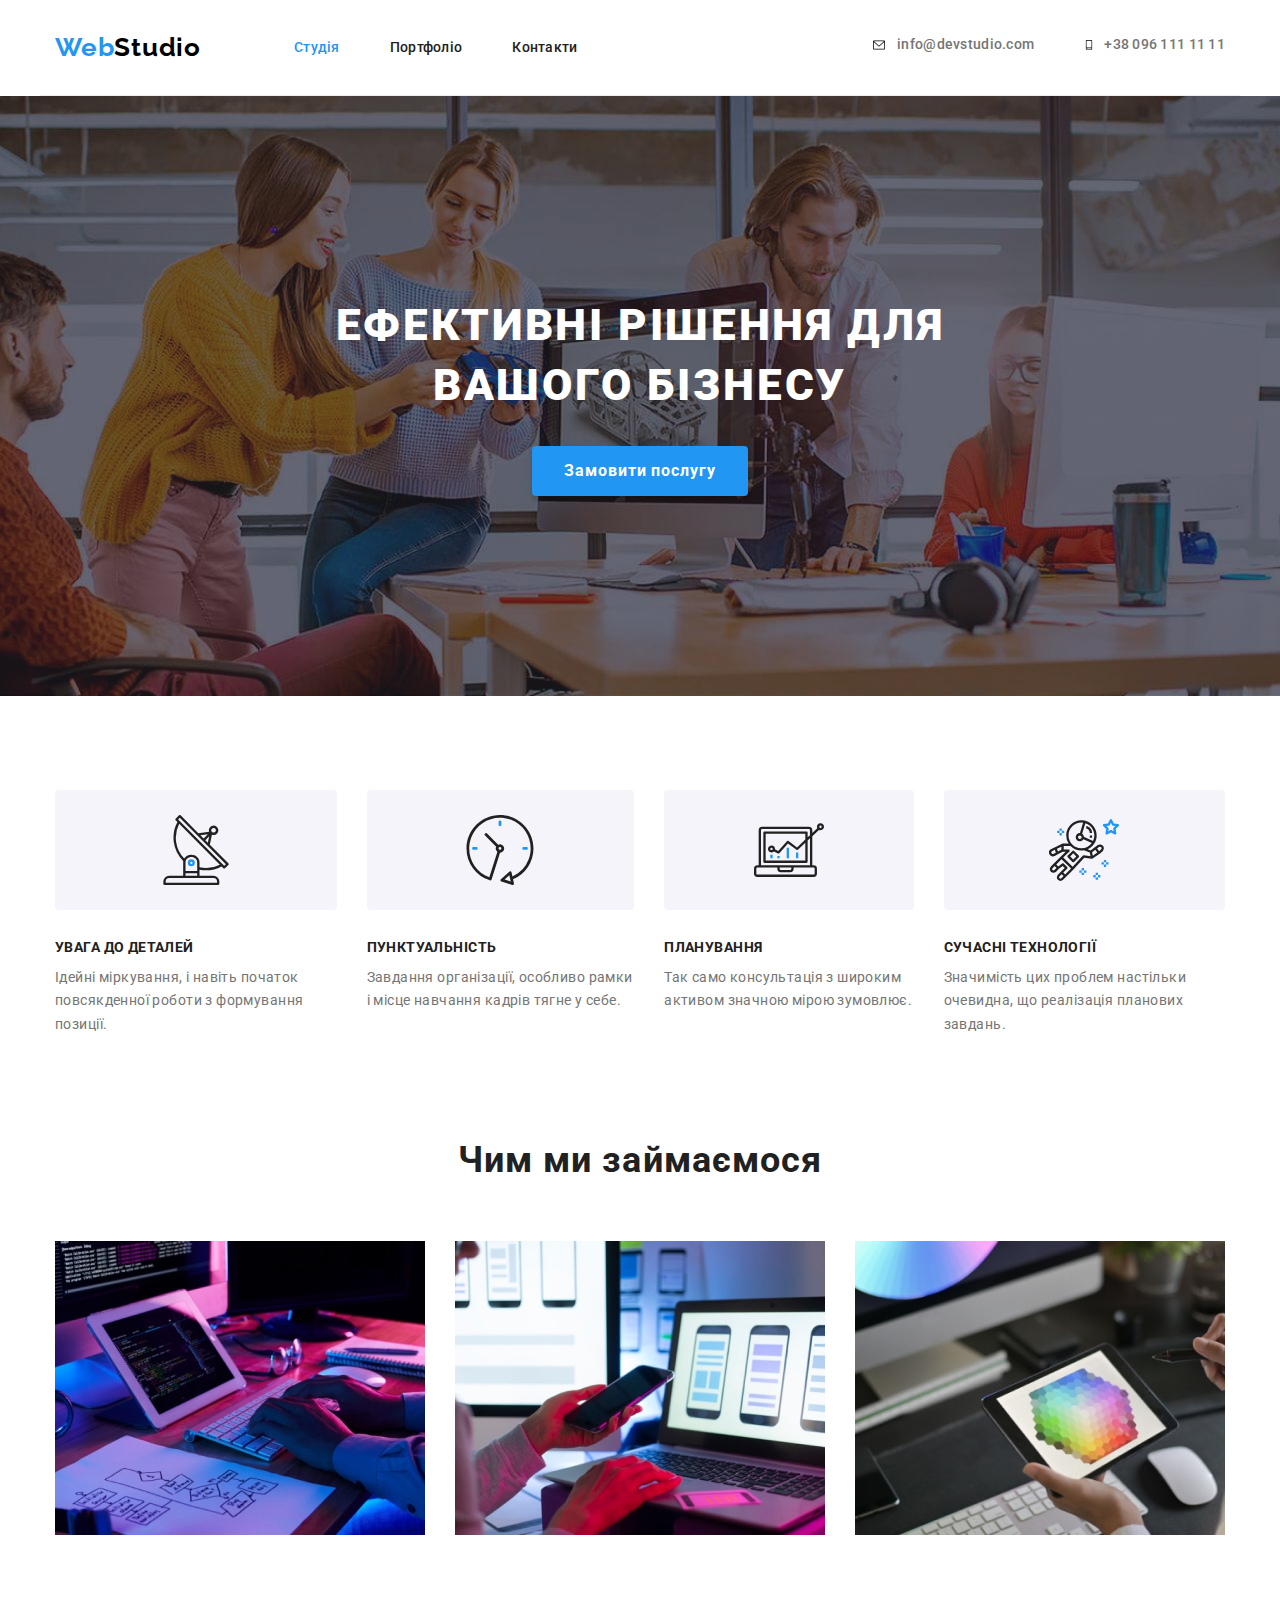
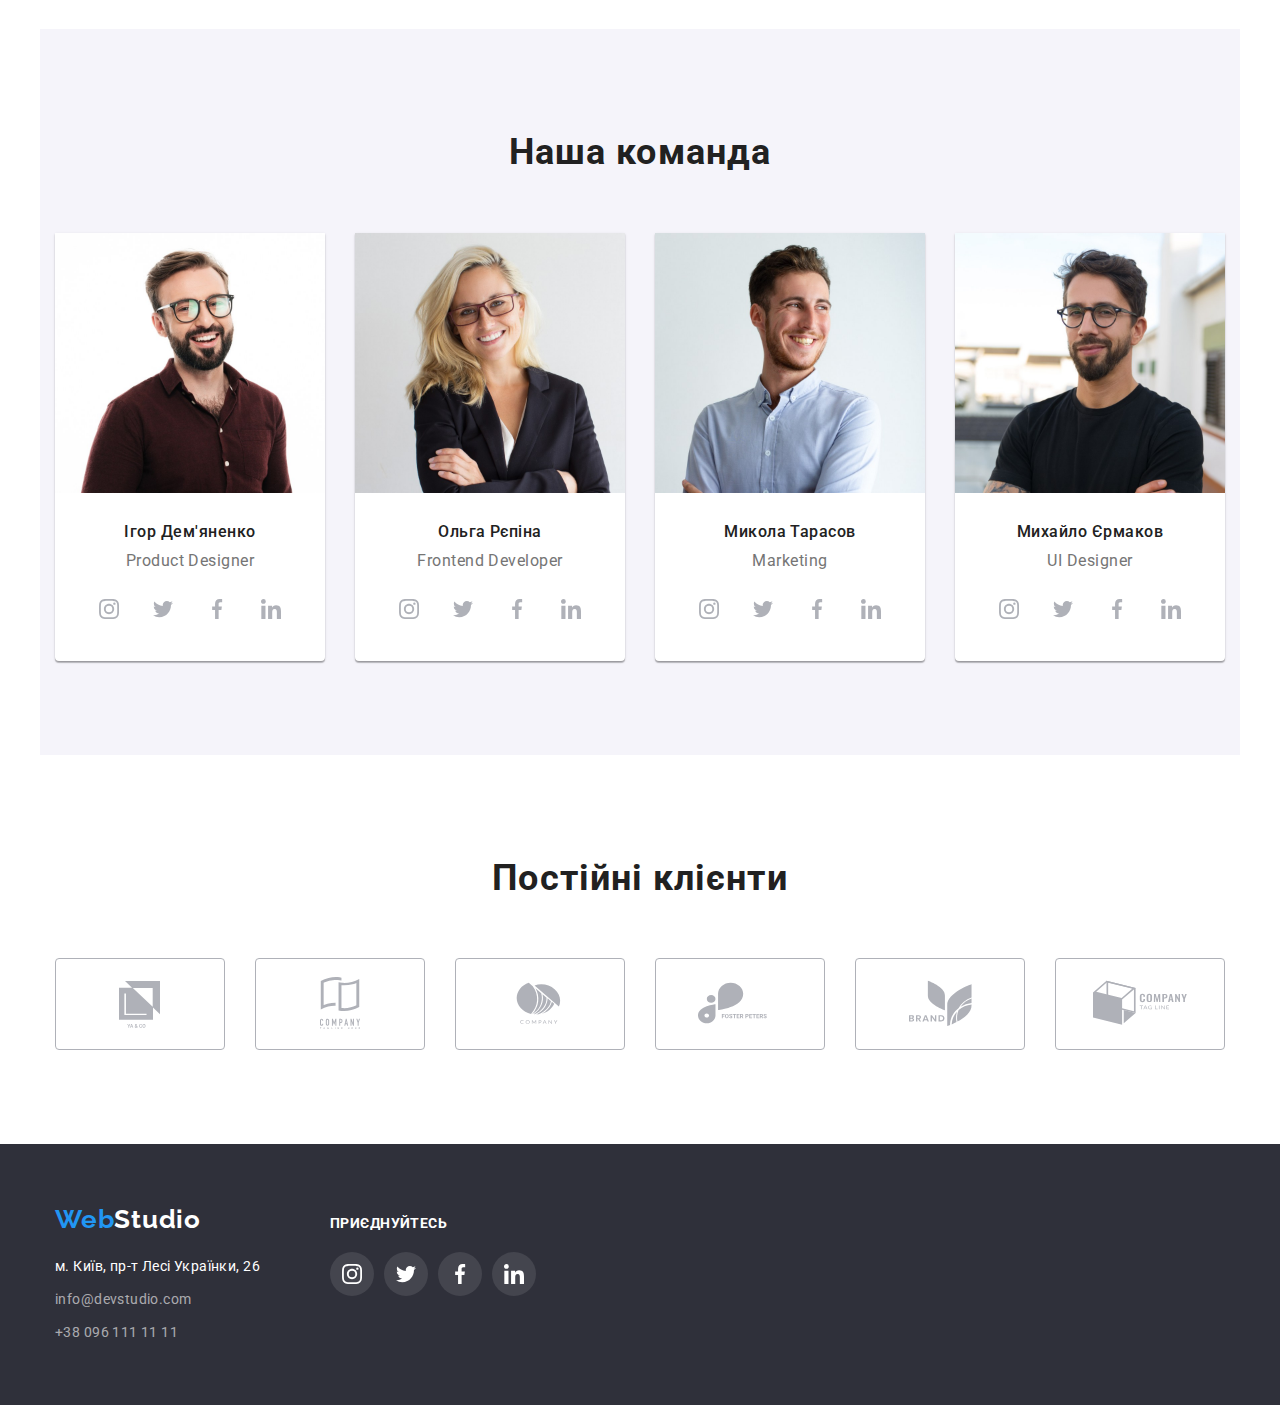
==== index.html @ 34f66d9a "hw4" ====
<!DOCTYPE html>
<html lang="en">
<head>
    <meta charset="UTF-8">
    <meta http-equiv="X-UA-Compatible" content="IE=edge">
    <meta name="viewport" content="width=device-width, initial-scale=1.0">
    <title>Студія</title>
    <link rel="stylesheet" href="https://cdn.jsdelivr.net/npm/modern-normalize@1.1.0/modern-normalize.min.css">
    <link href="css/style.css" rel="stylesheet">
    <link href="https://fonts.googleapis.com/css2?family=Raleway:wght@700&family=Roboto:wght@400;500;700;900&display=swap" rel="stylesheet">
</head>
<body>
    <header class="header">
        <div class="container page-header-container">
        
        <nav class="page-navigation">
            <a href="index.html" class="logo"><span class="logo-blue">Web</span>Studio</a>
            <ul class="header-nav-list">    
                <li><a class="nav active" href="index.html">Студія</a></li>
                <li><a class="nav" href="portfolio.html">Портфоліо</a></li>
                <li><a class="nav" href="">Контакти</a></li>
            </ul>
        </nav>
        <ul class="header-contacts">
            <li><a href="mailto:info@devstudio.com" class="dark-link header-link">
                    <svg width="16" height="12">
                        <use href="./images/sprite.svg#icon-envelope"></use>
                    </svg>
                    info@devstudio.com</a></li>
            <li><a href="tel:+380961111111" class="dark-link header-link">
                    <svg width="10" height="16">
                        <use href="./images/sprite.svg#icon-smartphone"></use>
                    </svg>
                    +38 096 111 11 11</a></li>
        </ul>
        </div>
    </header>

    <main>
        <section class="hero">
            <div class="container hero-container">
            <h1 class="title">Ефективні рішення для вашого бізнесу</h1>
            <button type="button" class="button-order">Замовити послугу</button>
        </div>
        </section>
        <section>
            <div class="container advantages-container">
            <h2 class="visually-hidden">Наші переваги</h2>
            <ul class="list-adv">
                <li class="adv-list-item">
                    <div class="adv-icon"><svg width="70" height="70">
                        <use href="./images/sprite.svg#icon-antenna"></use>
                    </svg></div>
                    <h3 class="advantages">УВАГА ДО ДЕТАЛЕЙ</h3>
                    <p class="adv-details">Ідейні міркування, i навіть початок повсякденної роботи з формування позиції.</p>
                </li>
                <li class="adv-list-item">
                    <div class="adv-icon"><svg width="70" height="70">
                            <use href="./images/sprite.svg#icon-clock"></use>
                        </svg></div>
                    <h3 class="advantages">ПУНКТУАЛЬНІСТЬ</h3>
                    <p class="adv-details">Завдання організації, особливо рамки i місце навчання кадрів тягне у себе.</p>
                </li>
                <li class="adv-list-item">
                    <div class="adv-icon"><svg width="70" height="70">
                            <use href="./images/sprite.svg#icon-diagram"></use>
                        </svg></div>
                    <h3 class="advantages">ПЛАНУВАННЯ</h3>
                    <p class="adv-details">Так само консультація з широким активом значною мірою зумовлює.</p>
                </li>
                <li class="adv-list-item">
                    <div class="adv-icon"><svg width="70" height="70">
                            <use href="./images/sprite.svg#icon-astronaut"></use>
                        </svg></div>
                    <h3 class="advantages">СУЧАСНІ ТЕХНОЛОГІЇ</h3>
                    <p class="adv-details">Значимість цих проблем настільки очевидна, що реалізація планових завдань.</p>
                </li>
            </ul>
            </div>
        </section>
        <section>
            <div class="container galery-container">
            <h2 class="subtitle">Чим ми займаємося</h2>
            <ul class="galery-list">
                <li><img src="images/1.jpg" alt="person is typing in ront of tablet" width="370"></li>
                <li><img src="images/2.jpg" alt="person is holding phone and using laptop" width="370"></li>
                <li><img src="images/3.jpg" alt="person is using tablet" width="370"></li>
            </ul>
            </div>
        </section>
        <section>
            <div class="container team-container">
            <h2 class="subtitle">Наша команда</h2>
            <ul class="team-list">
             <li>
                <div class="team-item-frame">
                <img src="images/ihor.jpg" alt="photo of Igor" width="270">
                    <div class="team-item-caption">
                        <h3 class="team-caption">Ігор Дем'яненко</h3>
                        <p class="team-details">Product Designer</p>
                        <ul class="team-social-list">
                            <li>
                                <a href="">
                                    <div class="team-social-item">
                                        <svg width="20" height="20" class="social-icon">
                                            <use href="./images/sprite.svg#icon-instagram"></use>
                                        </svg>
                                    </div>
                                </a>
                            </li>
                            <li>
                                <a href="">
                                    <div class="team-social-item">
                                        <svg width="20" height="20" class="social-icon">
                                            <use href="./images/sprite.svg#icon-twitter"></use>
                                        </svg>
                                    </div>
                                </a>
                            </li>
                            <li>
                                <a href="">
                                    <div class="team-social-item">
                                        <svg width="20" height="20" class="social-icon">
                                            <use href="./images/sprite.svg#icon-facebook"></use>
                                        </svg>
                                    </div>
                                </a>
                            </li>
                            <li>
                                <a href="">
                                    <div class="team-social-item">
                                        <svg width="20" height="20" class="social-icon">
                                            <use href="./images/sprite.svg#icon-linkedin"></use>
                                        </svg>
                                    </div>
                                </a>
                            </li>
                        </ul>
                    </div>
                </div>
            </li>
           
            <li>
                <div class="team-item-frame">
                <img src="images/olga.jpg" alt="photo of Olga" width="270">
                    <div class="team-item-caption">
                        <h3 class="team-caption">Ольга Рєпіна</h3>
                        <p class="team-details">Frontend Developer</p>
                        <ul class="team-social-list">
                            <li>
                                <a href="">
                                    <div class="team-social-item">
                                        <svg width="20" height="20" class="social-icon">
                                            <use href="./images/sprite.svg#icon-instagram"></use>
                                        </svg>
                                    </div>
                                </a>
                            </li>
                            <li>
                                <a href="">
                                    <div class="team-social-item">
                                        <svg width="20" height="20" class="social-icon">
                                            <use href="./images/sprite.svg#icon-twitter"></use>
                                        </svg>
                                    </div>
                                </a>
                            </li>
                            <li>
                                <a href="">
                                    <div class="team-social-item">
                                        <svg width="20" height="20" class="social-icon">
                                            <use href="./images/sprite.svg#icon-facebook"></use>
                                        </svg>
                                    </div>
                                </a>
                            </li>
                            <li>
                                <a href="">
                                    <div class="team-social-item">
                                        <svg width="20" height="20" class="social-icon">
                                            <use href="./images/sprite.svg#icon-linkedin"></use>
                                        </svg>
                                    </div>
                                </a>
                            </li>
                        </ul>
                    </div>   
                </div>
            </li>
            <li>
                <div class="team-item-frame">
                <img src="images/mykola.jpg" alt="photo of Mykola" width="270">
                    <div class="team-item-caption">
                        <h3 class="team-caption">Микола Тарасов</h3>
                        <p class="team-details">Marketing</p>
                        <ul class="team-social-list">
                            <li>
                                <a href="">
                                    <div class="team-social-item">
                                        <svg width="20" height="20" class="social-icon">
                                            <use href="./images/sprite.svg#icon-instagram"></use>
                                        </svg>
                                    </div>
                                </a>
                            </li>
                            <li>
                                <a href="">
                                    <div class="team-social-item">
                                        <svg width="20" height="20" class="social-icon">
                                            <use href="./images/sprite.svg#icon-twitter"></use>
                                        </svg>
                                    </div>
                                </a>
                            </li>
                            <li>
                                <a href="">
                                    <div class="team-social-item">
                                        <svg width="20" height="20" class="social-icon">
                                            <use href="./images/sprite.svg#icon-facebook"></use>
                                        </svg>
                                    </div>
                                </a>
                            </li>
                            <li>
                                <a href="">
                                    <div class="team-social-item">
                                        <svg width="20" height="20" class="social-icon">
                                            <use href="./images/sprite.svg#icon-linkedin"></use>
                                        </svg>
                                    </div>
                                </a>
                            </li>
                        </ul>
                    </div>
                </div>
            </li>
            <li>
                <div class="team-item-frame">
                <img src="images/myhailo.jpg" alt="photo of Myhailo" width="270">
                    <div class="team-item-caption">
                        <h3 class="team-caption">Михайло Єрмаков</h3>
                        <p class="team-details">UI Designer</p>
                        <ul class="team-social-list">
                            <li>
                                <a href="">
                                    <div class="team-social-item">
                                        <svg width="20" height="20" class="social-icon">
                                            <use href="./images/sprite.svg#icon-instagram"></use>
                                        </svg>
                                    </div>
                                </a>
                            </li>
                            <li>
                                <a href="">
                                    <div class="team-social-item">
                                        <svg width="20" height="20" class="social-icon">
                                            <use href="./images/sprite.svg#icon-twitter"></use>
                                        </svg>
                                    </div>
                                </a>
                            </li>
                            <li>
                                <a href="">
                                    <div class="team-social-item">
                                        <svg width="20" height="20" class="social-icon">
                                            <use href="./images/sprite.svg#icon-facebook"></use>
                                        </svg>
                                    </div>
                                </a>
                            </li>
                            <li>
                                <a href="">
                                    <div class="team-social-item">
                                        <svg width="20" height="20" class="social-icon">
                                            <use href="./images/sprite.svg#icon-linkedin"></use>
                                        </svg>
                                    </div>
                                </a>
                            </li>
                        </ul>
                    </div>
                </div>
            </li>
            </ul>
            </div>

        </section>
        <section>
            <div class="container clients-container">
                <h2 class="subtitle">Постійні клієнти</h2>
                <ul class="clients-list">
                    <li>
                        <a href="">
                            <div class="clients-list-item">
                            <svg width="106"  class="clients-icon">
                                <use href="./images/sprite.svg#ya-and-co"></use>
                            </svg>
                            </div>
                        </a>
                    </li>
                    <li>
                        <a href="">
                            <div class="clients-list-item">
                            <svg width="106" class="clients-icon">
                                <use href="./images/sprite.svg#company-tagline-here"></use>
                            </svg>
                            </div>
                        </a>
                    </li>
                    <li>
                        <a href="">
                            <div class="clients-list-item">
                            <svg width="106" class="clients-icon">
                                <use href="./images/sprite.svg#company"></use>
                            </svg>
                            </div>
                        </a>
                    </li>
                    <li>
                        <a href="">
                            <div class="clients-list-item">
                            <svg width="106" class="clients-icon">
                                <use href="./images/sprite.svg#foster-peters"></use>
                            </svg>
                            </div>
                        </a>
                    </li>
                    <li>
                        <a href="">
                            <div class="clients-list-item">
                            <svg width="106" class="clients-icon">
                                <use href="./images/sprite.svg#brand"></use>
                            </svg>
                            </div>
                        </a>
                    </li>
                    <li>
                        <a href="">
                            <div class="clients-list-item">
                            <svg width="106" class="clients-icon">
                                <use href="./images/sprite.svg#company-tagline"></use>
                            </svg>
                            </div>
                        </a>
                    </li>
                </ul>
            </div>
        </section>
    </main>

    <footer class="dark-bg">
        <div class="container footer-container">
        <div>
        <a href="index.html" class="logo-footer"><span class="logo-blue">Web</span>Studio</a>
        <address><ul class="footer-list">  
            <li><a class="light-link" href="https://goo.gl/maps/ranLHv5eWYowAb9i6" target="_blank"  rel="noopener noreferrer" >м. Київ, пр-т Лесі Українки, 26 </a></li>
            <li><a class="light-link footer-contacts" href="mailto:info@devstudio.com">info@devstudio.com</a></li>
            <li><a class="light-link footer-contacts" href="tel:+380961111111">+38 096 111 11 11</a></li>
        </ul></address>
        </div>
        <div class="footer-social-links">
        <p class="footer-social-links-headline">приєднуйтесь</p>
        <ul class="footer-social-list">
            <li>
                <a href="">
                    <div class="footer-social-item">
                        <svg width="20" height="20" class="footer-social-icon">
                            <use href="./images/sprite.svg#icon-instagram"></use>
                        </svg>
                    </div>
                </a>
            </li>
            <li>
                <a href="">
                    <div class="footer-social-item">
                        <svg width="20" height="20" class="footer-social-icon">
                            <use href="./images/sprite.svg#icon-twitter"></use>
                        </svg>
                    </div>
                </a>
            </li>
            <li>
                <a href="">
                    <div class="footer-social-item">
                        <svg width="20" height="20" class="footer-social-icon">
                            <use href="./images/sprite.svg#icon-facebook"></use>
                        </svg>
                    </div>
                </a>
            </li>
            <li>
                <a href="">
                    <div class="footer-social-item">
                        <svg width="20" height="20" class="footer-social-icon">
                            <use href="./images/sprite.svg#icon-linkedin"></use>
                        </svg>
                    </div>
                </a>
            </li>
        </ul>
        </div>
        </div>
    </footer>

</body>
</html>
---- css/style.css ----
:root{
    --brand-color: #2196F3;
    --main-text-color: #212121;
    --dark-bg: #2F303A;
    --white-color: #FFFFFF;
    --grey-text-color: #757575;
}
h1,
h2,
h3,
h4,
h5,
h6,
p {
  margin-top: 0;
  margin-bottom: 0;
}

ul,
ol {
  list-style: none;
  margin-top: 0;
  margin-bottom: 0;
  padding-left: 0;
}

img {
  display: block;
}

body{
    font-family: Roboto, Raleway, sans-serif;
    background-color: var(--white-color);
    color: var(--main-text-color);
}
.container{
    width: 1200px;
    margin-left: auto;
    margin-right: auto;
    padding-left: 15px;
    padding-right: 15px;
}
.visually-hidden {
    position: absolute;
    width: 1px;
    height: 1px;
    margin: -1px;
    border: 0;
    padding: 0;
    white-space: nowrap;
    clip-path: inset(100%);
    clip: rect(0 0 0 0);
    overflow: hidden;
}

/* ----------------------------logo--------------------------------- */
.logo{
    font-family: Raleway;
    font-size: 26px;
    font-weight: 700;
    text-decoration: none;
    color: #000000;
    line-height: 1.19;
    letter-spacing: 0.03em;
}
.logo-blue{
    color: var(--brand-color);
}
/* ------------------------navigation------------------------------- */
.nav{
    text-decoration: none;
    color: inherit;
    text-decoration: none;
    font-size: 14px;
    font-weight: 500;
    line-height: 1.14;
    letter-spacing: 0.02em;
}
.nav:active{
    color: var(--brand-color);
}
/* -----------------------------links-------------------------------- */
.dark-link{
    color: var(--grey-text-color);
    text-decoration: none;
    font-size: 14px;
    font-weight: 500;
    line-height: 1.14;
    letter-spacing: 0.02em;
    display: inline;
}
.light-link{
    color: var(--white-color);
    text-decoration: none;
    font-size: 14px;
    font-weight: 400;
    line-height: 1.71;
    letter-spacing: 0.03em;
    font-style: normal;
}
.dark-link:hover,
.dark-link:focus,
.light-link:hover,
.light-link:focus,
.nav:hover,
.nav:focus,
.nav:active{
    color: var(--brand-color);
}
.footer-contacts{
    color: #FFFFFF99;
}
/* ----------------------------buttons--------------------------------- */


.filter-buttons:active,
.filter-buttons:hover,
.filter-buttons:focus{
    background-color: var(--brand-color);
    color: var(--white-color);
    cursor: pointer;
    box-shadow: 0px 3px 1px rgba(0, 0, 0, 0.1), 0px 1px 2px rgba(0, 0, 0, 0.08), 0px 2px 2px rgba(0, 0, 0, 0.12);
}
.button-order{
    width: 216px;
    height: 50px;
    background: var(--brand-color);
    box-shadow: 0px 4px 4px rgba(0, 0, 0, 0.15);
    border-radius: 4px;
    font-weight: 700;
    font-size: 16px;
    line-height: 1.87;
    font-family: inherit;
    font-style: normal;
    text-align: center;
    letter-spacing: 0.06em;
    border: none;
    color: var(--white-color);
}
.button-order:active,
.button-order:hover,
.button-order:focus{
    background-color: #188CE8;
}
/* ------------------------pictures with caption------------------------- */
.examples-item-caption {
    padding: 20px 24px;
    /* padding-top: 20px;
    padding-bottom: 20px;
    padding-left: 24px;
    padding-right: 24px; */
    background: #FFFFFF;
    border: 1px solid #EEEEEE;
    border-top: none;
}
.pic-caption{
    /* font-family: inherit; */
    font-weight: 700;
    font-size: 18px;
    line-height: 2;
    letter-spacing: 0.06em;
}
.pic-details{
    font-size: 16px;
    line-height: 1.87;
    letter-spacing: 0.03em;
    color: var(--grey-text-color);
}

/* ------------------------------- list styles-------------------------------- */

.list-inline{
    list-style: none;
    display: inline;
    margin-right: 5px;
}
/* ------------------------text boxes--------------------- */
.title{
    font-weight: 900;
    font-size: 44px;
    line-height: 1.36;
    text-align: center;
    letter-spacing: 0.06em;
    text-transform: uppercase;
    color: var(--white-color);
    margin-left: auto;
    margin-right: auto;
    width: 696px;
}

.advantages{
    font-weight: 700;
    font-size: 14px;
    line-height: 1.14;
    letter-spacing: 0.03em;
    text-transform: uppercase;
    margin-top: 30px;
    margin-bottom: 10px;
}
.adv-details{
    font-size: 14px;
    line-height: 1.71;
    letter-spacing: 0.03em;
    color: var(--grey-text-color);
}
.subtitle{
    font-weight: 700;
    font-size: 36px;
    line-height: 1.66;
    text-align: center;
    letter-spacing: 0.03em;
}
/* --------------------------other---------------------- */
.active{
    color: var(--brand-color);
}

/* -------------------------HEADER------------------------- */
.header{
    background: #FFFFFF;
}
.page-header-container{
    padding-top: 32px;
    padding-bottom: 32px;
    display: flex;
    align-items: center;
    justify-content: space-between;
    border-bottom: 1px solid #ECECEC;
}
.page-navigation {
    display: flex;
    align-items: center;
    column-gap: 93px;
}
.header-contacts{
    display: flex;
    column-gap: 50px;
    
}
.header-nav-list{
    display: flex;
    column-gap: 50px;
}
.header-link{
    display: inline-flex;
    align-items: center;
    column-gap: 10px;
}
.header-link:hover svg{
    fill: var(--brand-color);
}
/* -------------HERO----------- */
.hero{
    background-image: linear-gradient(rgba(47, 48, 58, 0.4), rgba(47, 48, 58, 0.4)), url(../images/hero-bg.jpg);
    background-repeat: no-repeat;
    background-position: 50% 50%;
    background-size: 1600px 600px;
}
.hero-container{
    display: flex;
    flex-direction: column;
    align-items: center;
    padding-top: 200px;
    padding-bottom: 200px;
    row-gap: 30px;
}
/* -------переваги----- */
.advantages-container{
    padding-top: 94px;
    padding-bottom: 47px;
    /* background-color: #F5F5F5; */
}
.list-adv {
    display: flex;
    column-gap: 30px;
    /* list-style: none; */
    /* flex-flow: row; */
    /* justify-content: space-between; */
}
.adv-list-item{
    flex-basis: calc((100%-90px)/4);
}
.adv-icon{
    background-color: #F5F4FA;
    border-radius: 4px;
    width: 100%;
    height: 120px;
    display: inline-flex;
    align-items: center;
    justify-content: center;
}
/* --------галерея: чим займаємось------- */
.galery-container{
    padding-top: 47px;
    padding-bottom: 94px;
    /* background-color: #F5F5F5; */
}
.galery-list {
    display: flex;
    /* flex-flow: row wrap; */
    /* justify-content: space-between; */
    column-gap: 30px;
    margin-top: 50px
}
/* --------наша команда------- */
.team-caption {
    font-weight: 500;
    font-size: 16px;
    line-height: 1.18;
    text-align: center;
    letter-spacing: 0.03em;
    /* padding-top: 30px;
    padding-bottom: 10px; */
}

.team-details {
    font-weight: 400;
    font-size: 16px;
    line-height: 1.18;
    /* identical to box height */
    text-align: center;
    letter-spacing: 0.03em;
    color: var(--grey-text-color);
    margin-top: 10px;
    /* padding-bottom: 30px; */
}

.social-icon {
    fill: #AFB1B8;
}

.team-social-item:hover,
.team-social-item:focus {
    background-color: var(--brand-color);
}

.team-social-item:hover .social-icon,
.team-social-item:focus .social-icon {
    fill: var(--white-color);
}
.team-item-caption {
    display: flex;
    flex-direction: column;
    padding-top: 30px;
    padding-bottom: 30px;
}

.team-container{
    padding-top: 94px;
    padding-bottom: 94px;
    background-color: #F5F4FA;
}
.team-list{
    padding-top: 50px;
    display: flex;
    column-gap: 30px;
}
.team-item-frame{
    background: #FFFFFF;
    box-shadow: 0px 1px 3px rgba(0, 0, 0, 0.12), 0px 1px 1px rgba(0, 0, 0, 0.14), 0px 2px 1px rgba(0, 0, 0, 0.2);
    border-radius: 0px 0px 4px 4px;
}
.team-social-list{
    display: flex;
    justify-content: center;
    column-gap: 10px;
    margin-top: 16px;
}
.team-social-item{
    width: 44px;
    height: 44px;
    display: flex;
    align-items: center;
    justify-content: center;
    border-radius: 50%;
}
/* ----------постійні клієнти------------- */
.clients-container{
    padding-top: 94px;
    padding-bottom: 94px;
    display: flex;
    flex-direction: column;
    row-gap: 50px;
}
.clients-list{
    display: flex;
    column-gap: 30px;
    justify-content: center;

}
.clients-list-item{
    width: 170px;
    height: 92px;
    border: 1px solid #AFB1B8;
    border-radius: 4px;
    display: flex;
    align-items: center;
    justify-content: center;
}
.clients-icon{
   fill: #AFB1B8;
}
.clients-list-item:hover,
.clients-list-item:focus{
    border-color: var(--brand-color);
}
.clients-list-item:hover .clients-icon,
.clients-list-item:focus .clients-icon{
    fill: var(--brand-color);
}
.footer-social-item {
    width: 44px;
    height: 44px;
    display: flex;
    align-items: center;
    justify-content: center;
    border-radius: 50%;
    background-color: rgba(255, 255, 255, 0.1);;
}
.footer-social-icon{
    fill: var(--white-color)
}
/* -----------------FOOTER---------------- */
.dark-bg {
    background-color: var(--dark-bg);
}
.footer-container{
    padding-top: 60px;
    padding-bottom: 60px;
    display: flex;
}
.logo-footer {
    font-family: Raleway;
    font-size: 26px;
    font-weight: 700;
    text-decoration: none;
    line-height: 1.19;
    color: var(--white-color);
    letter-spacing: 0.03em;
}
.footer-list{
    display: flex;
    flex-direction: column;
    row-gap: 9px;
    margin-top: 20px;
}
.footer-social-links{
    display: flex;
    flex-direction: column;
    margin-left: 70px;
    margin-top: 12px;
}
.footer-social-links-headline{
    font-weight: 700;
    font-size: 14px;
    line-height: 1.14;
    letter-spacing: 0.03em;
    text-transform: uppercase;
    color: #FFFFFF;
}
.footer-social-list {
    display: flex;
    justify-content: center;
    column-gap: 10px;
    margin-top: 20px;
}
.footer-social-item:hover,
.footer-social-item:focus {
    background-color: var(--brand-color);
}
/* ----------приклади робіт---------- */
.examples-container{
    padding-top: 94px;
    padding-bottom: 94px;
    background-color: var(--white-color);
    display: flex;
    flex-direction: column;
    /* justify-content: center; */
}
.filter-buttons-list{
    margin: 0 auto;
    display: flex;
    column-gap: 8px;
    
}
.filter-buttons {
    background-color: #F5F4FA;
    color: inherit;
    font-family: inherit;
    font-style: normal;
    font-weight: 500;
    font-size: 16px;
    line-height: 1.62;
    text-align: center;
    letter-spacing: 0.03em;
    border: none;
    border-radius: 4px;
    padding: 6px 22px;
    min-width: 73px;
}
.examples-list{
    display: flex;
    flex-wrap: wrap;
    gap: 30px;
    padding-top: 50px;
}
/* .examples-list-item{
    
} */
.examples-list-item:hover,
.examples-list-item:focus{
    box-shadow: 0px 1px 1px rgba(0, 0, 0, 0.12), 0px 4px 4px rgba(0, 0, 0, 0.06), 1px 4px 6px rgba(0, 0, 0, 0.16);
}
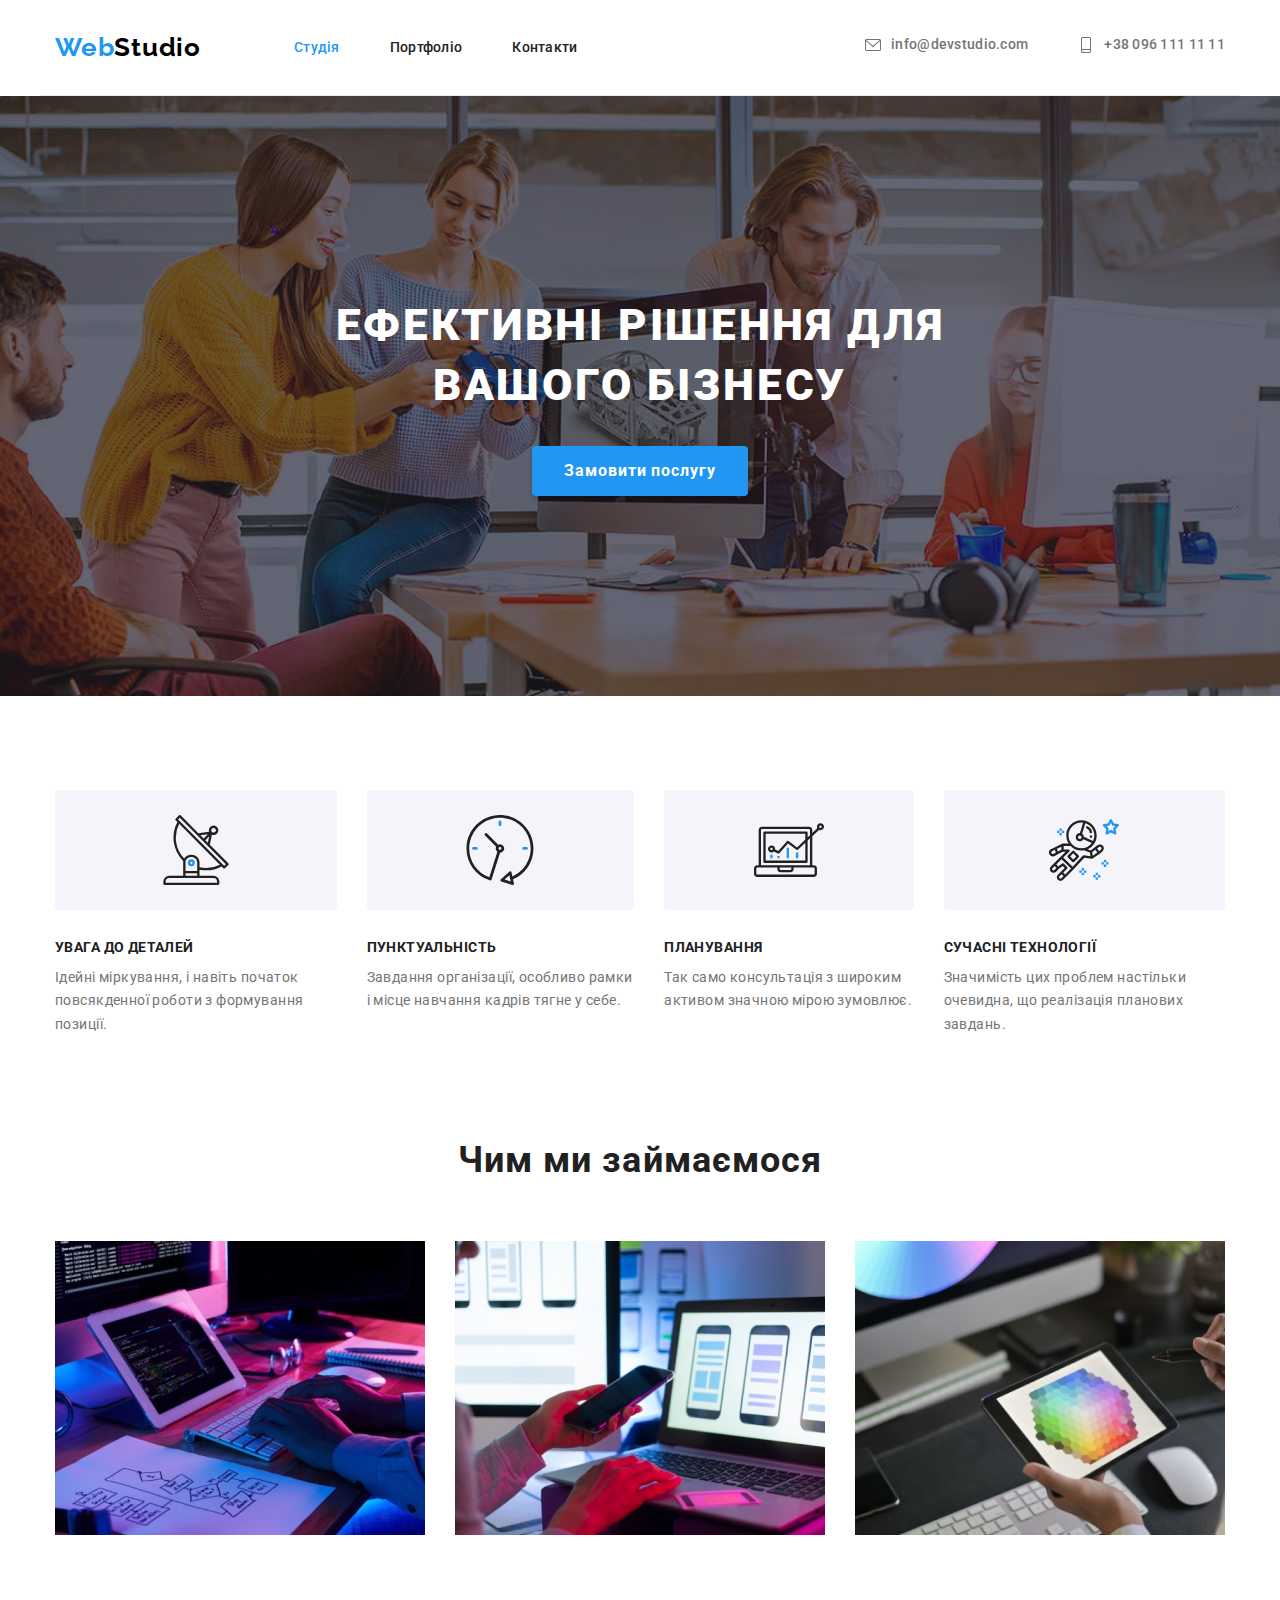
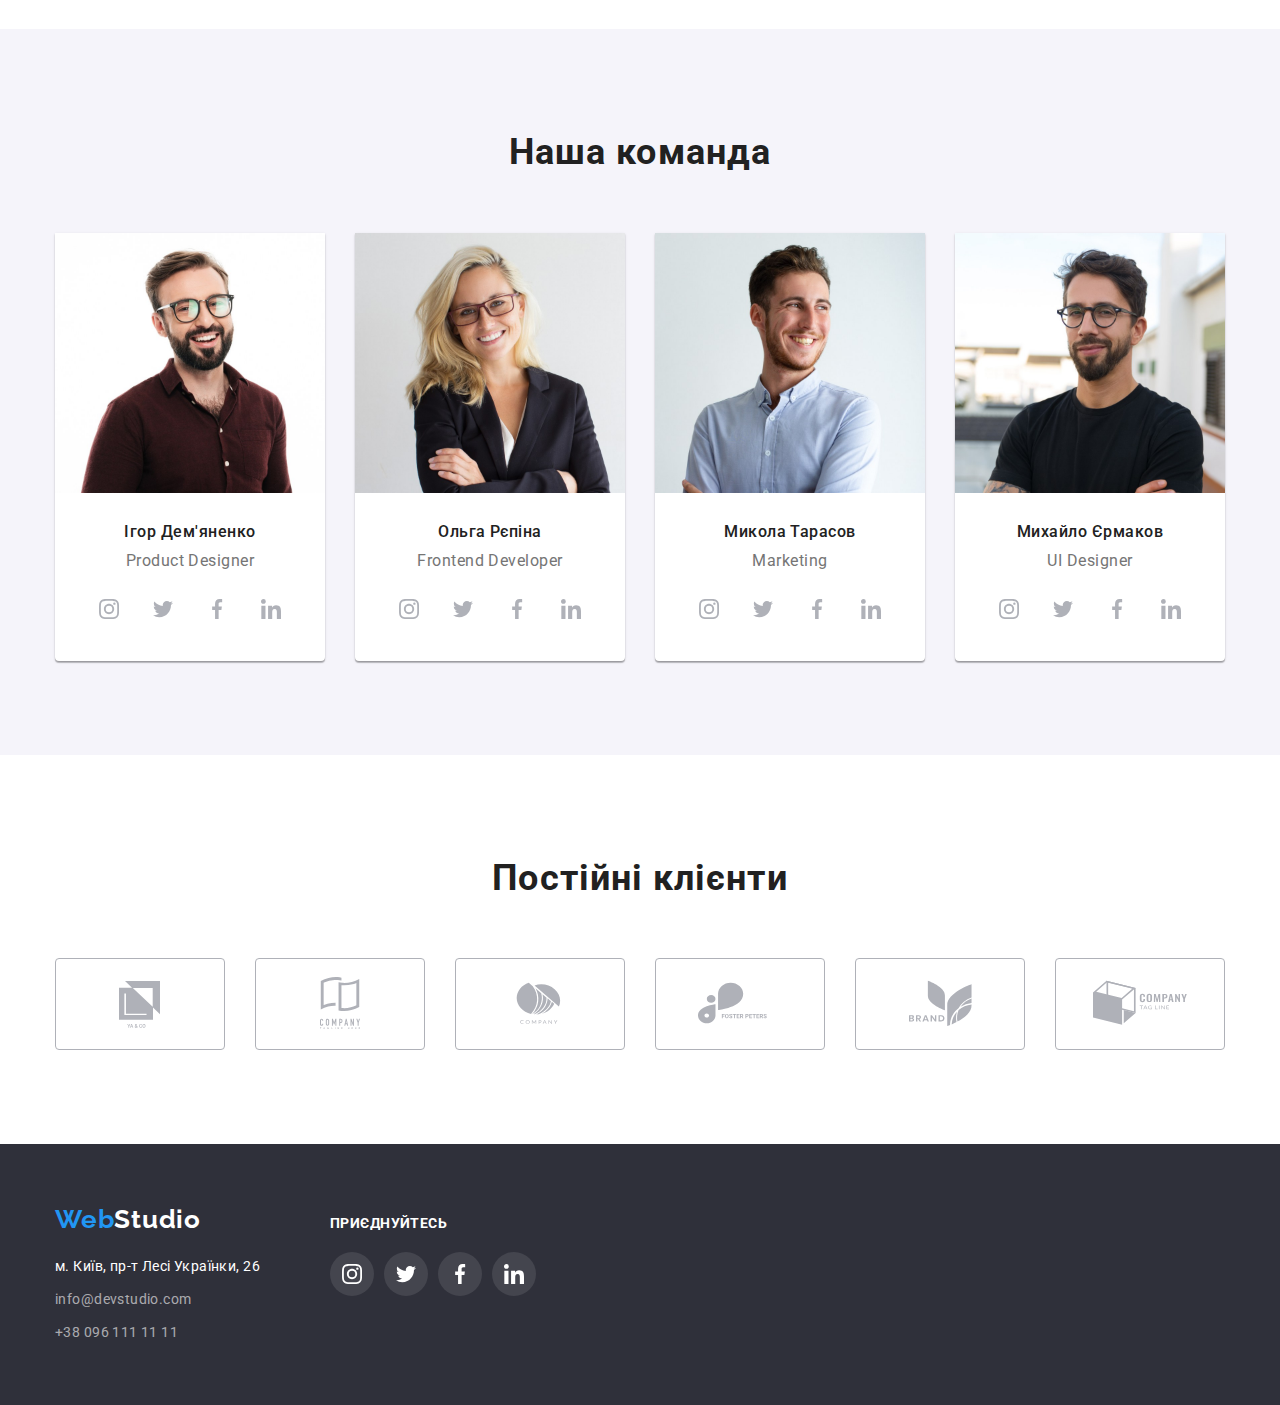
==== commit 877ca7ae: "corrections" ====
--- a/index.html
+++ b/index.html
@@ -23,12 +23,12 @@
         </nav>
         <ul class="header-contacts">
             <li><a href="mailto:info@devstudio.com" class="dark-link header-link">
-                    <svg width="16" height="12">
+                    <svg class="header-contact-icon" width="16" height="16">
                         <use href="./images/sprite.svg#icon-envelope"></use>
                     </svg>
                     info@devstudio.com</a></li>
             <li><a href="tel:+380961111111" class="dark-link header-link">
-                    <svg width="10" height="16">
+                    <svg class="header-contact-icon" width="16" height="16">
                         <use href="./images/sprite.svg#icon-smartphone"></use>
                     </svg>
                     +38 096 111 11 11</a></li>
@@ -88,7 +88,7 @@
             </ul>
             </div>
         </section>
-        <section>
+        <section class="team">
             <div class="container team-container">
             <h2 class="subtitle">Наша команда</h2>
             <ul class="team-list">
--- a/css/style.css
+++ b/css/style.css
@@ -249,6 +249,9 @@
 .header-link:hover svg{
     fill: var(--brand-color);
 }
+.header-contact-icon{
+    fill: #757575;
+}
 /* -------------HERO----------- */
 .hero{
     background-image: linear-gradient(rgba(47, 48, 58, 0.4), rgba(47, 48, 58, 0.4)), url(../images/hero-bg.jpg);
@@ -344,11 +347,13 @@
     padding-top: 30px;
     padding-bottom: 30px;
 }
-
+.team{
+    background-color: #F5F4FA;
+}
 .team-container{
     padding-top: 94px;
     padding-bottom: 94px;
-    background-color: #F5F4FA;
+    
 }
 .team-list{
     padding-top: 50px;
@@ -396,6 +401,7 @@
     display: flex;
     align-items: center;
     justify-content: center;
+    overflow: hidden;
 }
 .clients-icon{
    fill: #AFB1B8;
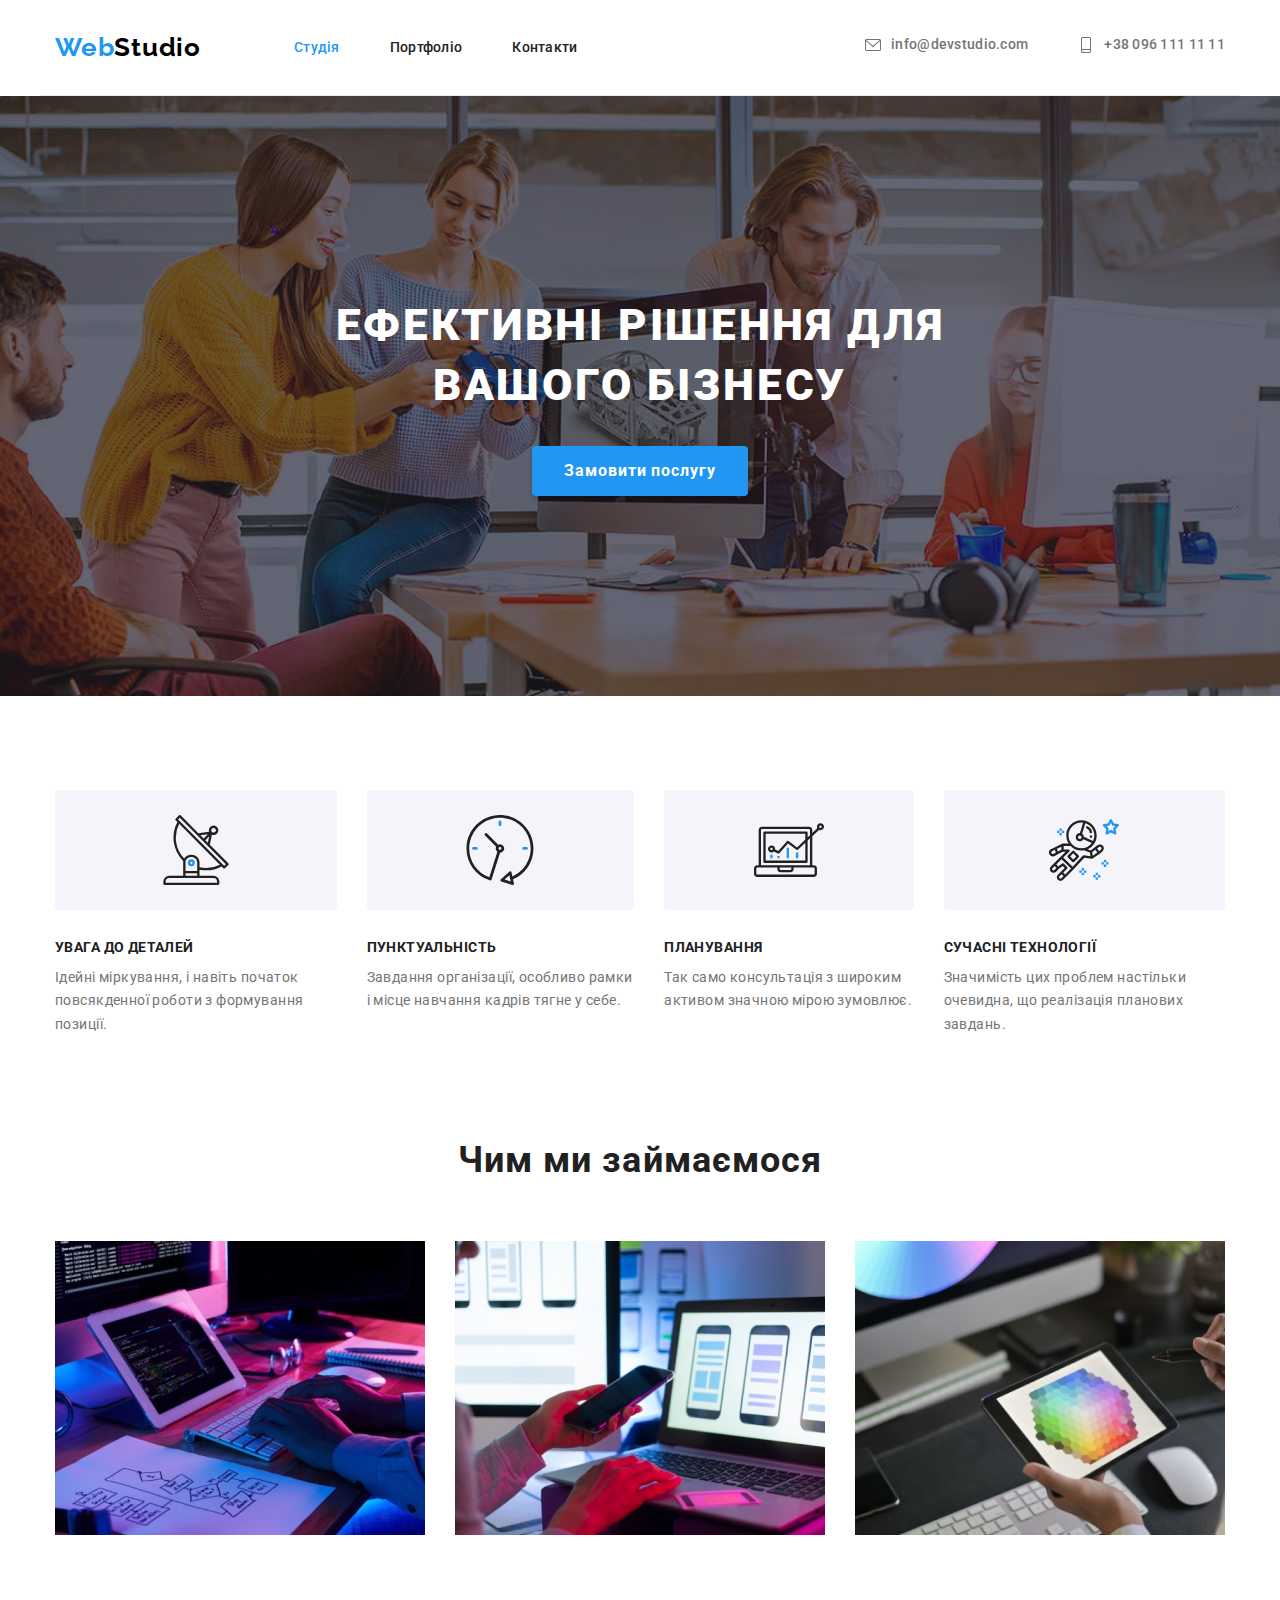
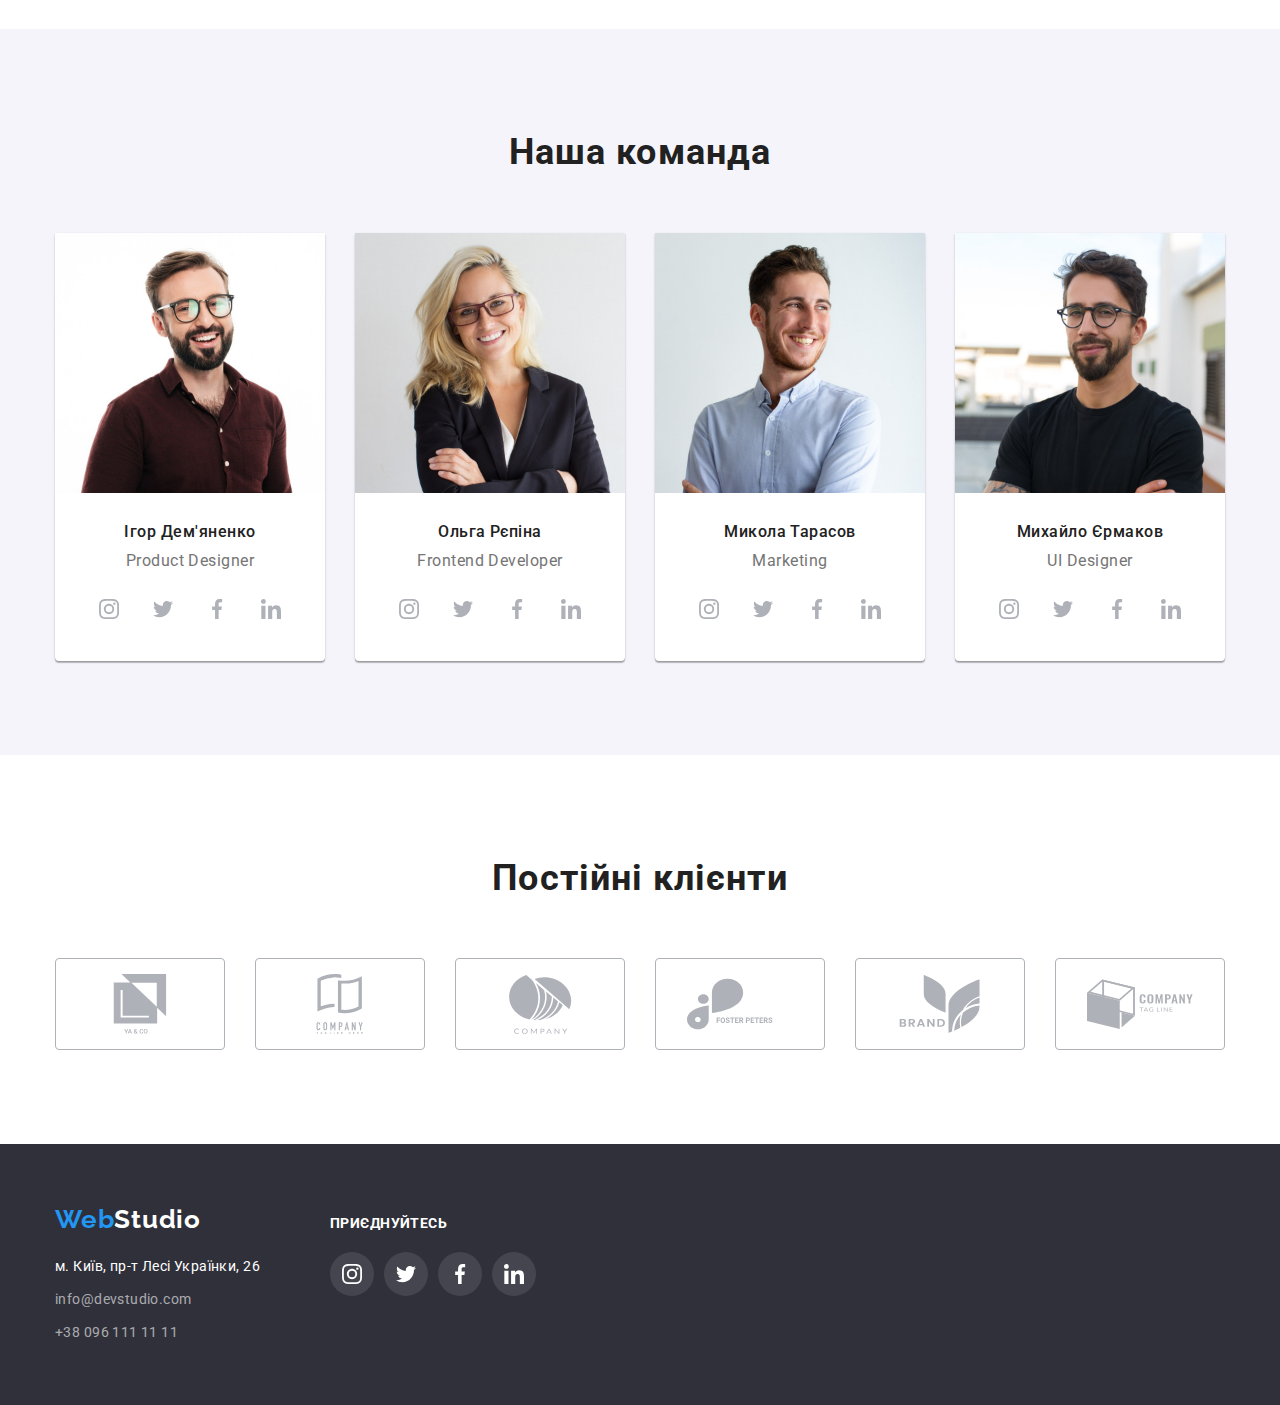
==== commit 11834be0: "corrections2" ====
--- a/index.html
+++ b/index.html
@@ -292,53 +292,53 @@
                     <li>
                         <a href="">
                             <div class="clients-list-item">
-                            <svg width="106"  class="clients-icon">
-                                <use href="./images/sprite.svg#ya-and-co"></use>
-                            </svg>
-                            </div>
-                        </a>
-                    </li>
-                    <li>
-                        <a href="">
-                            <div class="clients-list-item">
-                            <svg width="106" class="clients-icon">
-                                <use href="./images/sprite.svg#company-tagline-here"></use>
-                            </svg>
-                            </div>
-                        </a>
-                    </li>
-                    <li>
-                        <a href="">
-                            <div class="clients-list-item">
-                            <svg width="106" class="clients-icon">
-                                <use href="./images/sprite.svg#company"></use>
-                            </svg>
-                            </div>
-                        </a>
-                    </li>
-                    <li>
-                        <a href="">
-                            <div class="clients-list-item">
-                            <svg width="106" class="clients-icon">
-                                <use href="./images/sprite.svg#foster-peters"></use>
-                            </svg>
-                            </div>
-                        </a>
-                    </li>
-                    <li>
-                        <a href="">
-                            <div class="clients-list-item">
-                            <svg width="106" class="clients-icon">
-                                <use href="./images/sprite.svg#brand"></use>
-                            </svg>
-                            </div>
-                        </a>
-                    </li>
-                    <li>
-                        <a href="">
-                            <div class="clients-list-item">
-                            <svg width="106" class="clients-icon">
-                                <use href="./images/sprite.svg#company-tagline"></use>
+                            <svg width="106" height="60" class="clients-icon">
+                                <use href="./images/sprite.svg#client-1"></use>
+                            </svg>
+                            </div>
+                        </a>
+                    </li>
+                    <li>
+                        <a href="">
+                            <div class="clients-list-item">
+                            <svg width="106" height="60" class="clients-icon">
+                                <use href="./images/sprite.svg#client-2"></use>
+                            </svg>
+                            </div>
+                        </a>
+                    </li>
+                    <li>
+                        <a href="">
+                            <div class="clients-list-item">
+                            <svg width="106" height="60"class="clients-icon">
+                                <use href="./images/sprite.svg#client-3"></use>
+                            </svg>
+                            </div>
+                        </a>
+                    </li>
+                    <li>
+                        <a href="">
+                            <div class="clients-list-item">
+                            <svg width="106" height="60" class="clients-icon">
+                                <use href="./images/sprite.svg#client-4"></use>
+                            </svg>
+                            </div>
+                        </a>
+                    </li>
+                    <li>
+                        <a href="">
+                            <div class="clients-list-item">
+                            <svg width="106" height="60" class="clients-icon">
+                                <use href="./images/sprite.svg#client-5"></use>
+                            </svg>
+                            </div>
+                        </a>
+                    </li>
+                    <li>
+                        <a href="">
+                            <div class="clients-list-item">
+                            <svg width="106" height="60" class="clients-icon">
+                                <use href="./images/sprite.svg#client-6"></use>
                             </svg>
                             </div>
                         </a>
--- a/css/style.css
+++ b/css/style.css
@@ -401,7 +401,6 @@
     display: flex;
     align-items: center;
     justify-content: center;
-    overflow: hidden;
 }
 .clients-icon{
    fill: #AFB1B8;
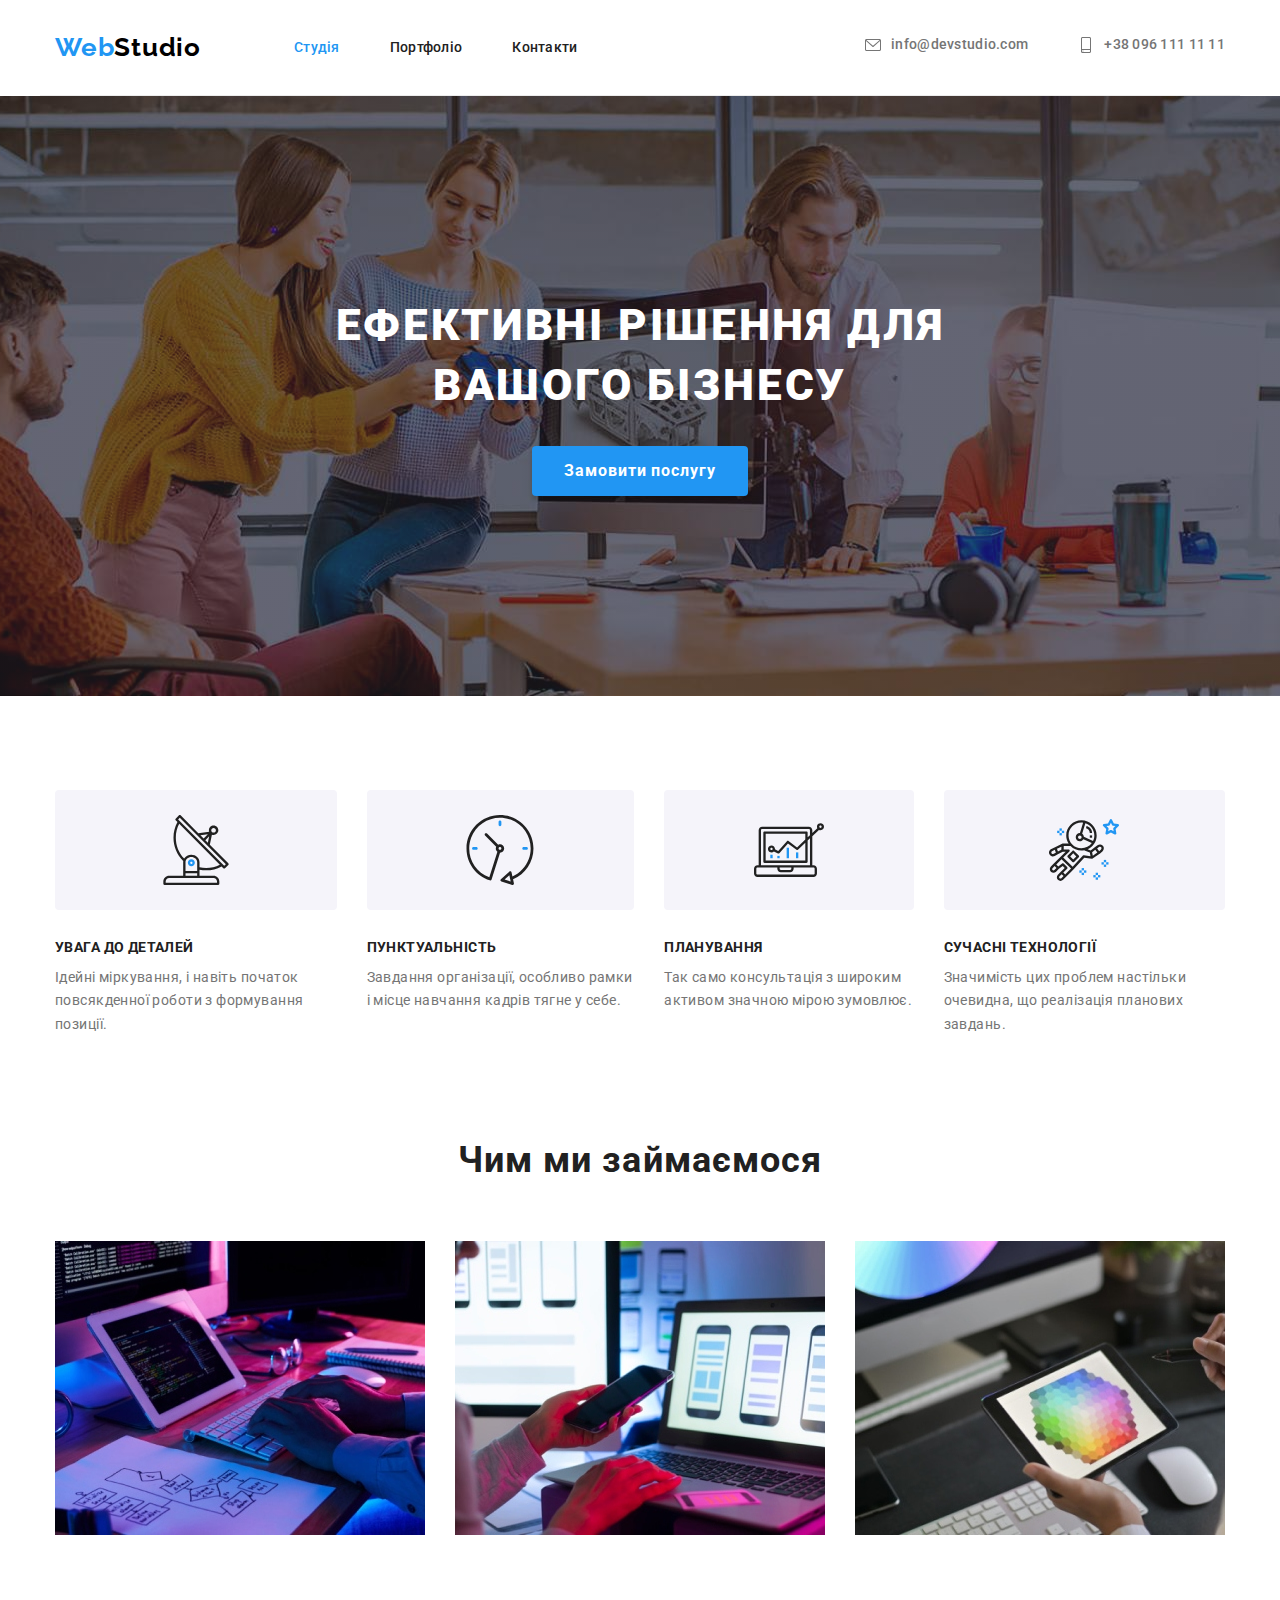
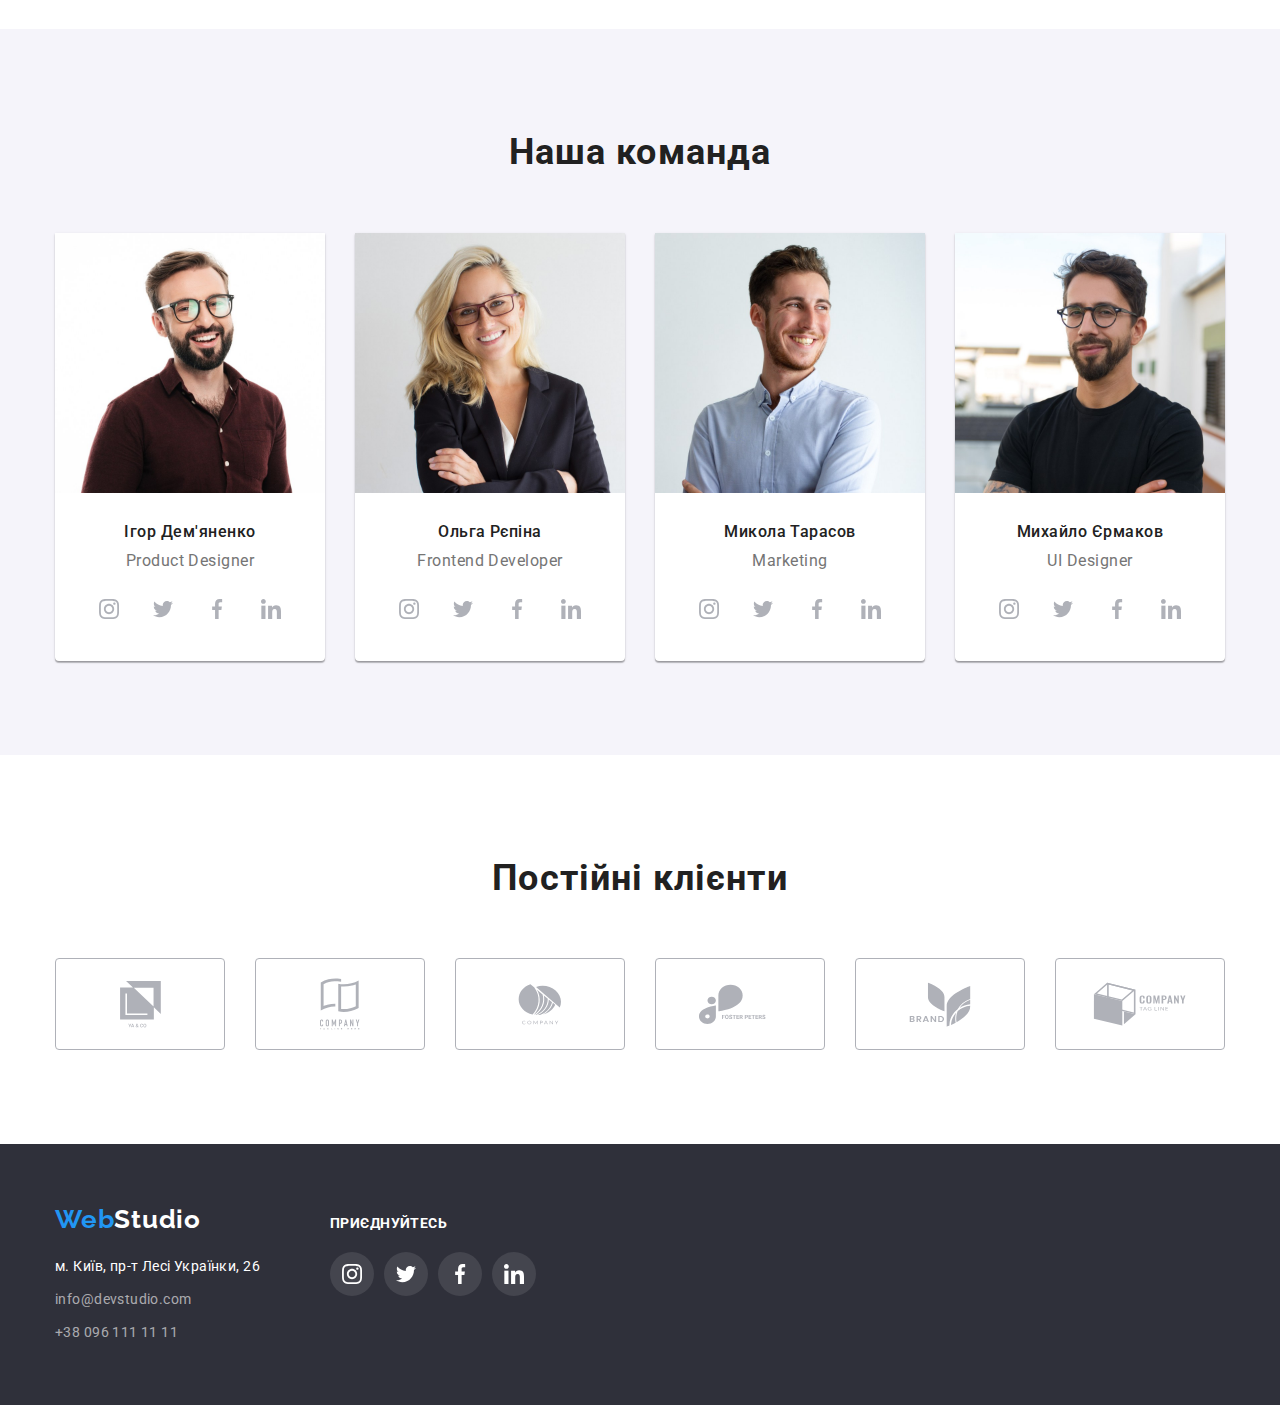
==== commit 84b141af: "Update index.html" ====
--- a/index.html
+++ b/index.html
@@ -292,7 +292,7 @@
                     <li>
                         <a href="">
                             <div class="clients-list-item">
-                            <svg width="106" height="60" class="clients-icon">
+                            <svg width="41" height="46.7" class="clients-icon">
                                 <use href="./images/sprite.svg#client-1"></use>
                             </svg>
                             </div>
@@ -301,7 +301,7 @@
                     <li>
                         <a href="">
                             <div class="clients-list-item">
-                            <svg width="106" height="60" class="clients-icon">
+                            <svg width="40" height="52" class="clients-icon">
                                 <use href="./images/sprite.svg#client-2"></use>
                             </svg>
                             </div>
@@ -310,7 +310,7 @@
                     <li>
                         <a href="">
                             <div class="clients-list-item">
-                            <svg width="106" height="60"class="clients-icon">
+                            <svg width="43.46" height="60"class="clients-icon">
                                 <use href="./images/sprite.svg#client-3"></use>
                             </svg>
                             </div>
@@ -319,7 +319,7 @@
                     <li>
                         <a href="">
                             <div class="clients-list-item">
-                            <svg width="106" height="60" class="clients-icon">
+                            <svg width="84.44" height="40.62" class="clients-icon">
                                 <use href="./images/sprite.svg#client-4"></use>
                             </svg>
                             </div>
@@ -328,7 +328,7 @@
                     <li>
                         <a href="">
                             <div class="clients-list-item">
-                            <svg width="106" height="60" class="clients-icon">
+                            <svg width="62.54" height="45.45" class="clients-icon">
                                 <use href="./images/sprite.svg#client-5"></use>
                             </svg>
                             </div>
@@ -337,7 +337,7 @@
                     <li>
                         <a href="">
                             <div class="clients-list-item">
-                            <svg width="106" height="60" class="clients-icon">
+                            <svg width="93.79" height="43.93" class="clients-icon">
                                 <use href="./images/sprite.svg#client-6"></use>
                             </svg>
                             </div>
